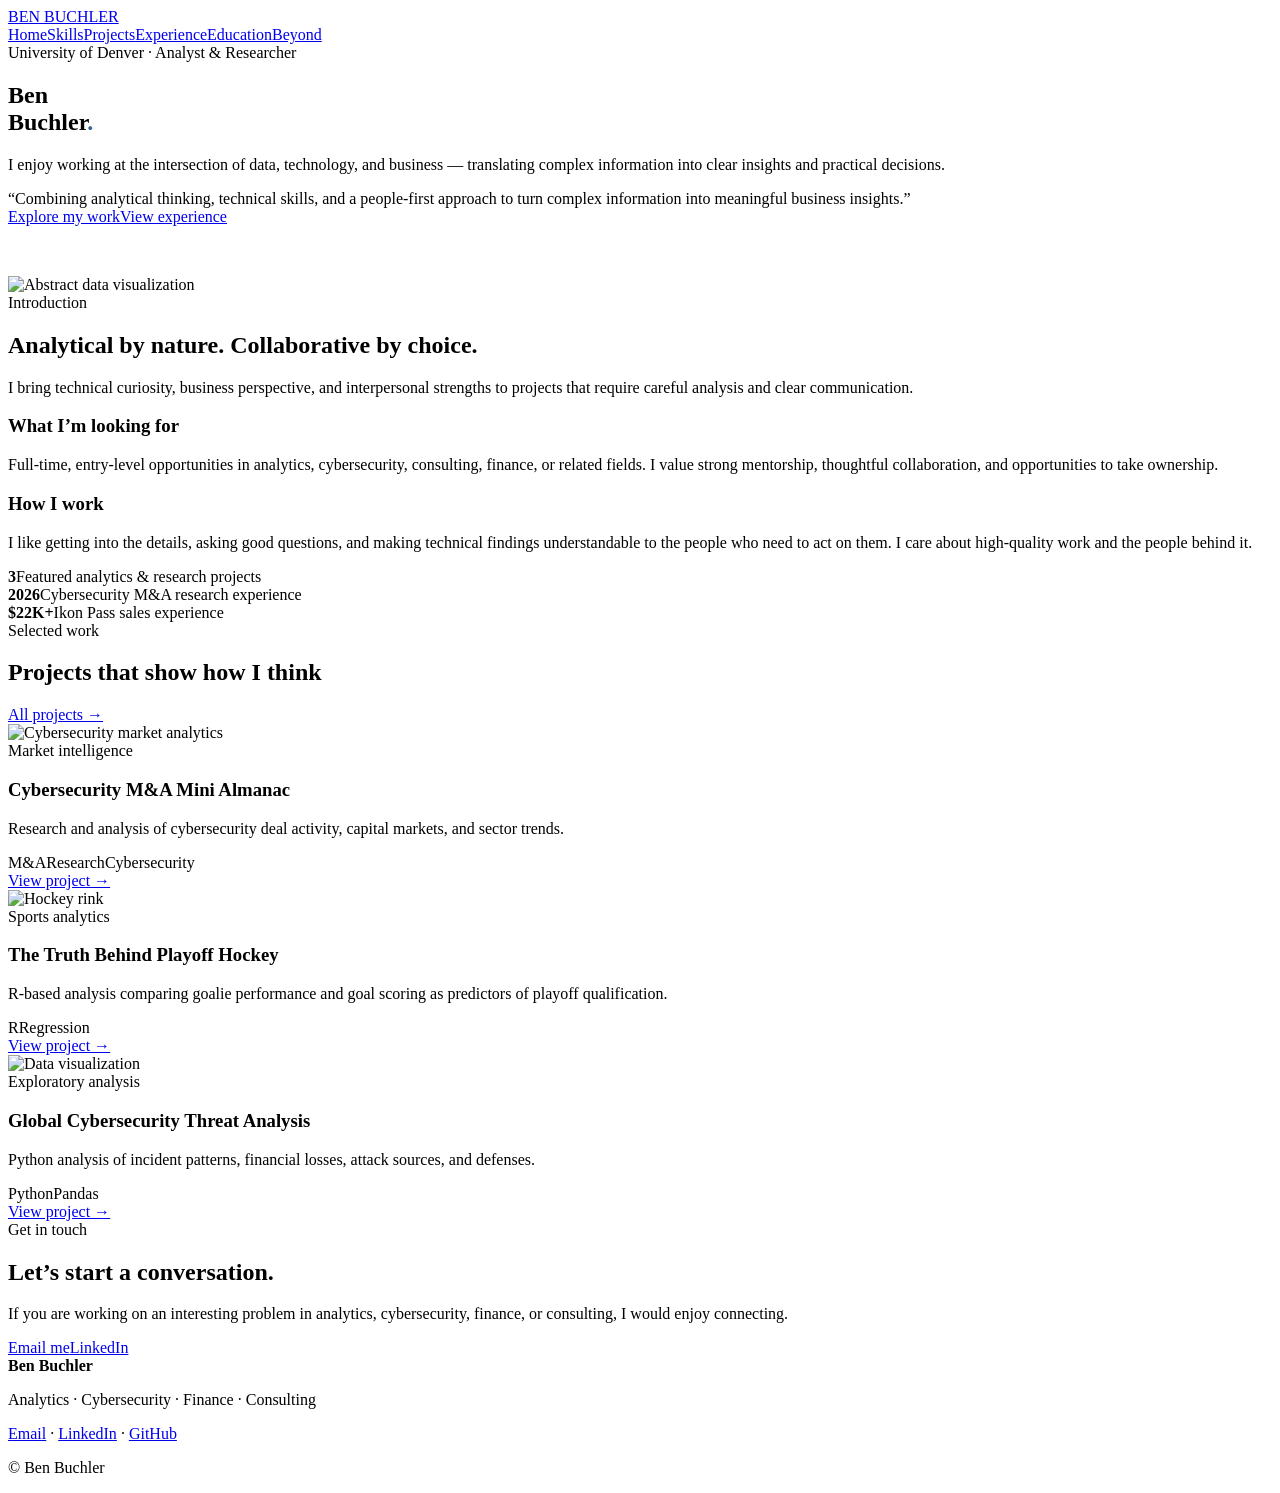
==== index.html @ d0a69b66 "Add files via upload" ====
<!doctype html><html lang="en"><head><meta charset="utf-8"><meta name="viewport" content="width=device-width,initial-scale=1"><meta name="description" content="Ben Buchler professional portfolio"><title>Home | Ben Buchler</title><link rel="stylesheet" href="assets/styles.css"></head><body><header><div class="wrap nav"><a class="brand" href="index.html">BEN BUCHLER</a><nav class="links"><a class="active" href="index.html">Home</a><a class="" href="skills.html">Skills</a><a class="" href="projects.html">Projects</a><a class="" href="experience.html">Experience</a><a class="" href="education.html">Education</a><a class="" href="beyond.html">Beyond</a></nav></div></header><section class="hero"><div class="wrap hero-grid"><div><div class="eyebrow">University of Denver · Analyst & Researcher</div><h1>Ben<br>Buchler<span style="color:#315f8b">.</span></h1><p>I enjoy working at the intersection of data, technology, and business — translating complex information into clear insights and practical decisions.</p><div class="brandline">“Combining analytical thinking, technical skills, and a people-first approach to turn complex information into meaningful business insights.”</div><a class="btn" href="projects.html">Explore my work</a><a class="btn alt" href="experience.html">View experience</a><p class="muted"><span data-location></span><br><span data-availability></span></p></div><img src="assets/hero.svg" alt="Abstract data visualization"></div></section>
<section><div class="wrap"><div class="headrow"><div><div class="kicker">Introduction</div><h2>Analytical by nature. Collaborative by choice.</h2></div><p>I bring technical curiosity, business perspective, and interpersonal strengths to projects that require careful analysis and clear communication.</p></div><div class="split"><div class="panel"><h3>What I’m looking for</h3><p class="muted">Full-time, entry-level opportunities in analytics, cybersecurity, consulting, finance, or related fields. I value strong mentorship, thoughtful collaboration, and opportunities to take ownership.</p></div><div class="panel"><h3>How I work</h3><p class="muted">I like getting into the details, asking good questions, and making technical findings understandable to the people who need to act on them. I care about high-quality work and the people behind it.</p></div></div><div class="metrics"><div class="metric"><strong>3</strong><span>Featured analytics & research projects</span></div><div class="metric"><strong>2026</strong><span>Cybersecurity M&A research experience</span></div><div class="metric"><strong>$22K+</strong><span>Ikon Pass sales experience</span></div></div></div></section>
<section class="white"><div class="wrap"><div class="headrow"><div><div class="kicker">Selected work</div><h2>Projects that show how I think</h2></div><a href="projects.html">All projects →</a></div><div class="grid">
<article class="card"><img src="assets/cyber.svg" alt="Cybersecurity market analytics"><div class="cardbody"><div class="kicker">Market intelligence</div><h3>Cybersecurity M&A Mini Almanac</h3><p>Research and analysis of cybersecurity deal activity, capital markets, and sector trends.</p><div class="tags"><span class="tag">M&A</span><span class="tag">Research</span><span class="tag">Cybersecurity</span></div><a href="projects/almanac.html">View project →</a></div></article>
<article class="card"><img src="assets/hockey.svg" alt="Hockey rink"><div class="cardbody"><div class="kicker">Sports analytics</div><h3>The Truth Behind Playoff Hockey</h3><p>R-based analysis comparing goalie performance and goal scoring as predictors of playoff qualification.</p><div class="tags"><span class="tag">R</span><span class="tag">Regression</span></div><a href="projects/hockey.html">View project →</a></div></article>
<article class="card"><img src="assets/python.svg" alt="Data visualization"><div class="cardbody"><div class="kicker">Exploratory analysis</div><h3>Global Cybersecurity Threat Analysis</h3><p>Python analysis of incident patterns, financial losses, attack sources, and defenses.</p><div class="tags"><span class="tag">Python</span><span class="tag">Pandas</span></div><a href="projects/python-cyber.html">View project →</a></div></article>
</div></div></section>
<section><div class="wrap panel"><div class="kicker">Get in touch</div><h2>Let’s start a conversation.</h2><p class="muted">If you are working on an interesting problem in analytics, cybersecurity, finance, or consulting, I would enjoy connecting.</p><a class="btn" data-email href="#">Email me</a><a class="btn alt" data-linkedin href="#">LinkedIn</a></div></section><footer><div class="wrap"><b>Ben Buchler</b><p>Analytics · Cybersecurity · Finance · Consulting</p><p><a data-email href="#">Email</a> · <a data-linkedin href="#">LinkedIn</a> · <a data-github href="#">GitHub</a></p><p>© <span data-year></span> Ben Buchler</p></div></footer><script src="site-config.js"></script><script src="assets/site.js"></script></body></html>
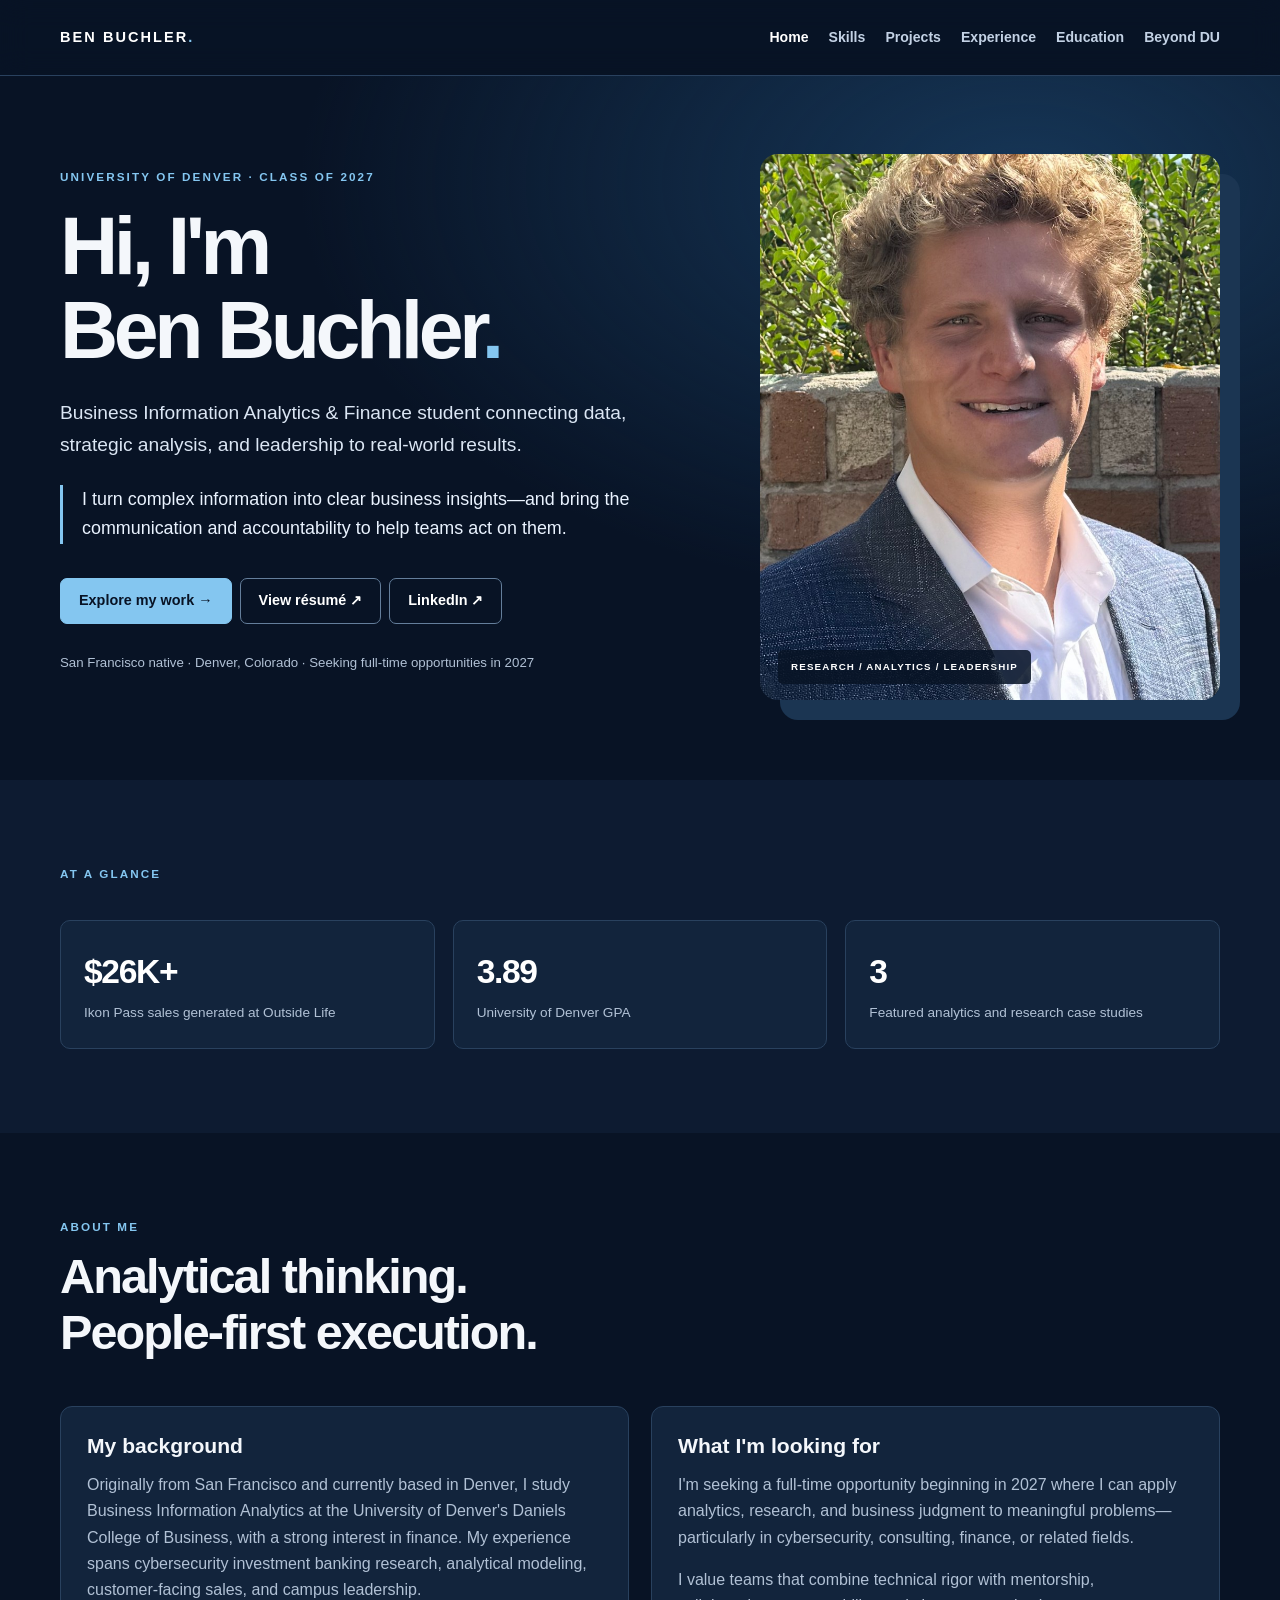
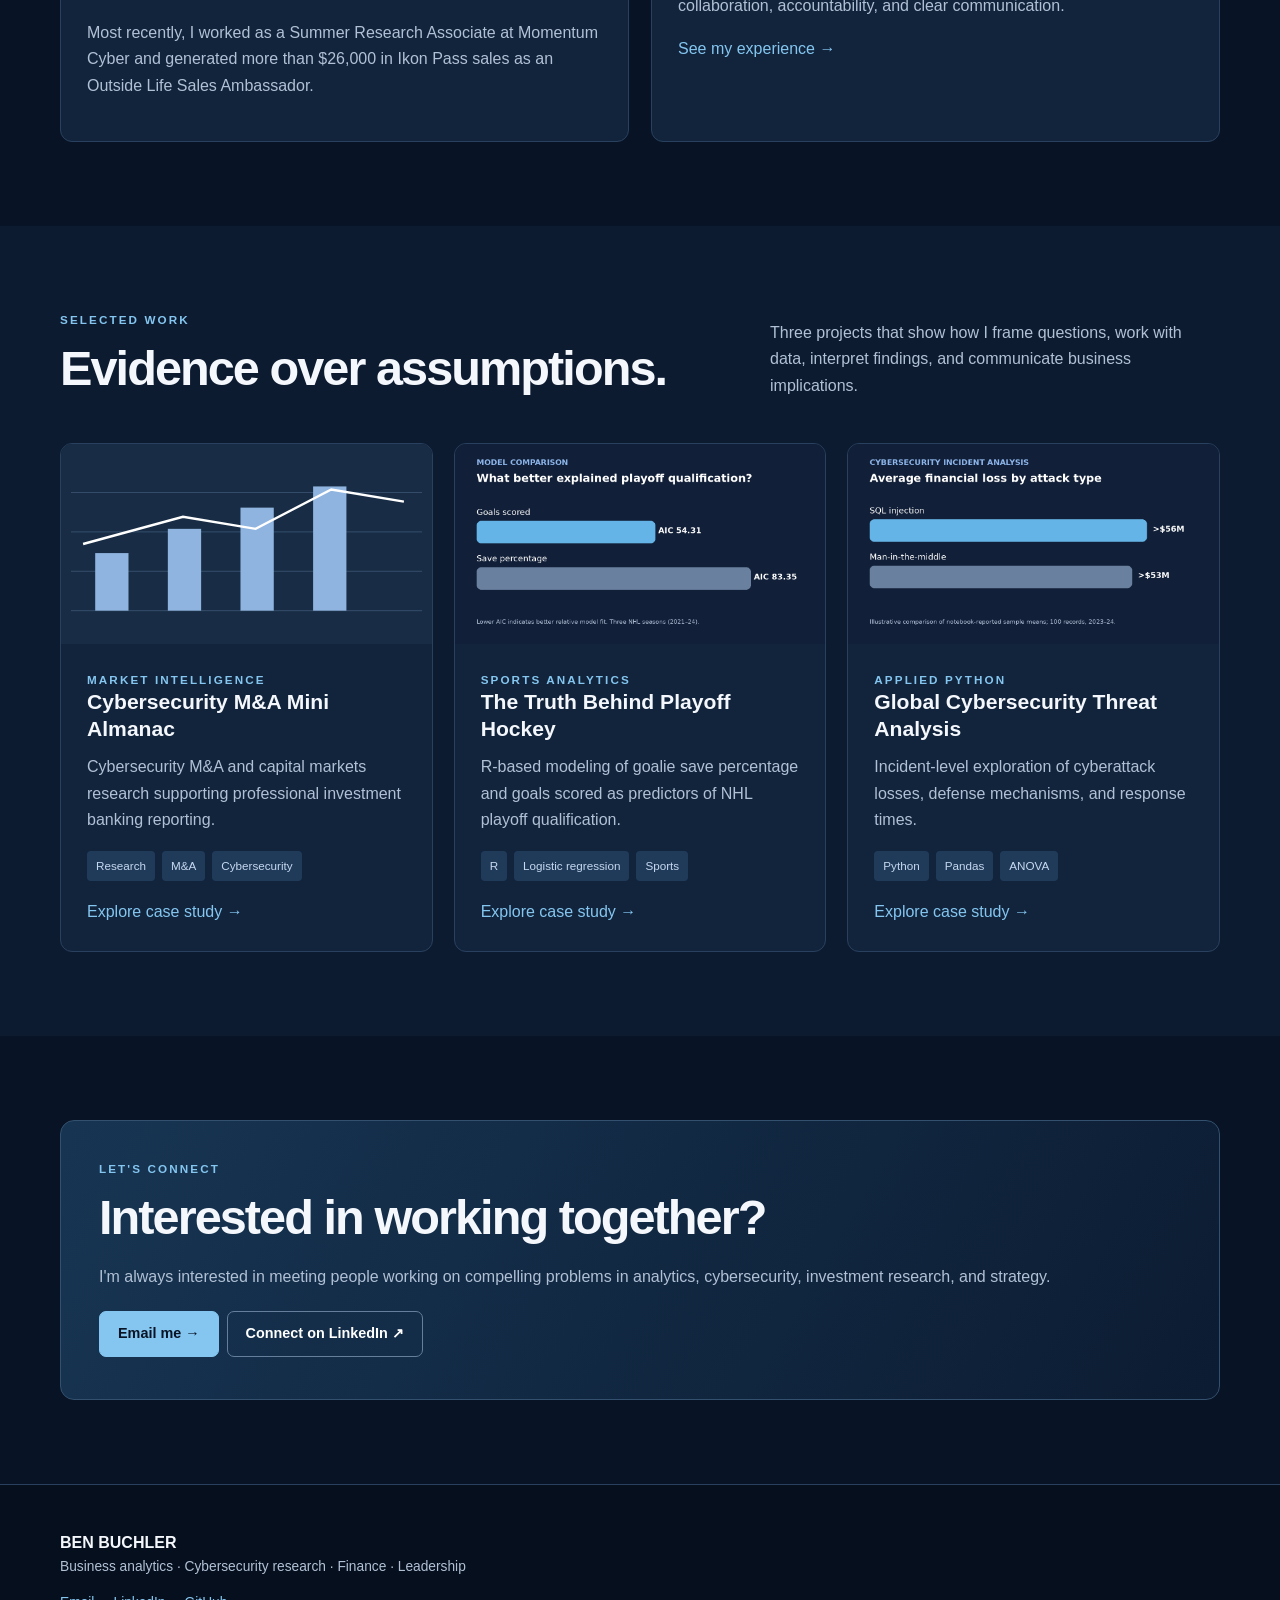
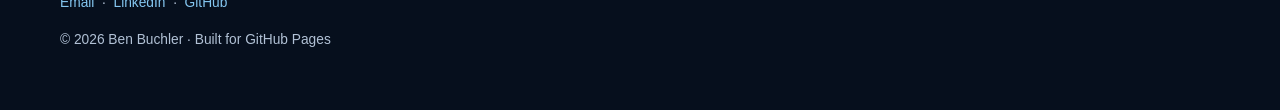
==== commit cbee4f80: "Add files via upload" ====
--- a/index.html
+++ b/index.html
@@ -1,8 +1,4 @@
-<!doctype html><html lang="en"><head><meta charset="utf-8"><meta name="viewport" content="width=device-width,initial-scale=1"><meta name="description" content="Ben Buchler professional portfolio"><title>Home | Ben Buchler</title><link rel="stylesheet" href="assets/styles.css"></head><body><header><div class="wrap nav"><a class="brand" href="index.html">BEN BUCHLER</a><nav class="links"><a class="active" href="index.html">Home</a><a class="" href="skills.html">Skills</a><a class="" href="projects.html">Projects</a><a class="" href="experience.html">Experience</a><a class="" href="education.html">Education</a><a class="" href="beyond.html">Beyond</a></nav></div></header><section class="hero"><div class="wrap hero-grid"><div><div class="eyebrow">University of Denver · Analyst & Researcher</div><h1>Ben<br>Buchler<span style="color:#315f8b">.</span></h1><p>I enjoy working at the intersection of data, technology, and business — translating complex information into clear insights and practical decisions.</p><div class="brandline">“Combining analytical thinking, technical skills, and a people-first approach to turn complex information into meaningful business insights.”</div><a class="btn" href="projects.html">Explore my work</a><a class="btn alt" href="experience.html">View experience</a><p class="muted"><span data-location></span><br><span data-availability></span></p></div><img src="assets/hero.svg" alt="Abstract data visualization"></div></section>
-<section><div class="wrap"><div class="headrow"><div><div class="kicker">Introduction</div><h2>Analytical by nature. Collaborative by choice.</h2></div><p>I bring technical curiosity, business perspective, and interpersonal strengths to projects that require careful analysis and clear communication.</p></div><div class="split"><div class="panel"><h3>What I’m looking for</h3><p class="muted">Full-time, entry-level opportunities in analytics, cybersecurity, consulting, finance, or related fields. I value strong mentorship, thoughtful collaboration, and opportunities to take ownership.</p></div><div class="panel"><h3>How I work</h3><p class="muted">I like getting into the details, asking good questions, and making technical findings understandable to the people who need to act on them. I care about high-quality work and the people behind it.</p></div></div><div class="metrics"><div class="metric"><strong>3</strong><span>Featured analytics & research projects</span></div><div class="metric"><strong>2026</strong><span>Cybersecurity M&A research experience</span></div><div class="metric"><strong>$22K+</strong><span>Ikon Pass sales experience</span></div></div></div></section>
-<section class="white"><div class="wrap"><div class="headrow"><div><div class="kicker">Selected work</div><h2>Projects that show how I think</h2></div><a href="projects.html">All projects →</a></div><div class="grid">
-<article class="card"><img src="assets/cyber.svg" alt="Cybersecurity market analytics"><div class="cardbody"><div class="kicker">Market intelligence</div><h3>Cybersecurity M&A Mini Almanac</h3><p>Research and analysis of cybersecurity deal activity, capital markets, and sector trends.</p><div class="tags"><span class="tag">M&A</span><span class="tag">Research</span><span class="tag">Cybersecurity</span></div><a href="projects/almanac.html">View project →</a></div></article>
-<article class="card"><img src="assets/hockey.svg" alt="Hockey rink"><div class="cardbody"><div class="kicker">Sports analytics</div><h3>The Truth Behind Playoff Hockey</h3><p>R-based analysis comparing goalie performance and goal scoring as predictors of playoff qualification.</p><div class="tags"><span class="tag">R</span><span class="tag">Regression</span></div><a href="projects/hockey.html">View project →</a></div></article>
-<article class="card"><img src="assets/python.svg" alt="Data visualization"><div class="cardbody"><div class="kicker">Exploratory analysis</div><h3>Global Cybersecurity Threat Analysis</h3><p>Python analysis of incident patterns, financial losses, attack sources, and defenses.</p><div class="tags"><span class="tag">Python</span><span class="tag">Pandas</span></div><a href="projects/python-cyber.html">View project →</a></div></article>
-</div></div></section>
-<section><div class="wrap panel"><div class="kicker">Get in touch</div><h2>Let’s start a conversation.</h2><p class="muted">If you are working on an interesting problem in analytics, cybersecurity, finance, or consulting, I would enjoy connecting.</p><a class="btn" data-email href="#">Email me</a><a class="btn alt" data-linkedin href="#">LinkedIn</a></div></section><footer><div class="wrap"><b>Ben Buchler</b><p>Analytics · Cybersecurity · Finance · Consulting</p><p><a data-email href="#">Email</a> · <a data-linkedin href="#">LinkedIn</a> · <a data-github href="#">GitHub</a></p><p>© <span data-year></span> Ben Buchler</p></div></footer><script src="site-config.js"></script><script src="assets/site.js"></script></body></html>+<!doctype html><html lang="en"><head><meta charset="utf-8"><meta name="viewport" content="width=device-width, initial-scale=1"><meta name="description" content="Portfolio of Ben Buchler, business analytics and finance student at the University of Denver."><title>Home | Ben Buchler</title><link rel="stylesheet" href="assets/styles.css"></head><body><a class="skip" href="#main">Skip to content</a><header><div class="wrap nav"><a class="brand" href="index.html">BEN BUCHLER<span style="color:var(--accent)">.</span></a><nav aria-label="Primary navigation" class="links"><a class="active" href="index.html">Home</a><a class="" href="skills.html">Skills</a><a class="" href="projects.html">Projects</a><a class="" href="experience.html">Experience</a><a class="" href="education.html">Education</a><a class="" href="beyond.html">Beyond DU</a></nav></div></header><main id="main"><section class="hero"><div class="wrap hero-grid"><div><div class="eyebrow">University of Denver · Class of 2027</div><h1>Hi, I'm<br>Ben Buchler<span style="color:var(--accent)">.</span></h1><p class="lead">Business Information Analytics &amp; Finance student connecting data, strategic analysis, and leadership to real-world results.</p><div class="brandline">I turn complex information into clear business insights—and bring the communication and accountability to help teams act on them.</div><a class="btn" href="projects.html">Explore my work →</a><a class="btn alt" href="downloads/Benjamin-Buchler-Resume.pdf">View résumé ↗</a><a class="btn alt" data-linkedin href="https://www.linkedin.com/in/ben-buchler57">LinkedIn ↗</a><p class="small" style="margin-top:24px">San Francisco native · Denver, Colorado · Seeking full-time opportunities in 2027</p></div><div class="hero-photo"><img src="assets/ben-buchler-headshot.jpg" alt="Portrait of Ben Buchler in a navy blazer"></div></div></section>
+<section class="section alt"><div class="wrap"><div class="eyebrow">At a glance</div><div class="metrics"><div class="metric"><strong>$26K+</strong><span>Ikon Pass sales generated at Outside Life</span></div><div class="metric"><strong>3.89</strong><span>University of Denver GPA</span></div><div class="metric"><strong>3</strong><span>Featured analytics and research case studies</span></div></div></div></section>
+<section class="section"><div class="wrap"><div class="headrow"><div><div class="eyebrow">About me</div><h2>Analytical thinking.<br>People-first execution.</h2></div></div><div class="split"><div class="panel"><h3>My background</h3><p>Originally from San Francisco and currently based in Denver, I study Business Information Analytics at the University of Denver's Daniels College of Business, with a strong interest in finance. My experience spans cybersecurity investment banking research, analytical modeling, customer-facing sales, and campus leadership.</p><p>Most recently, I worked as a Summer Research Associate at Momentum Cyber and generated more than $26,000 in Ikon Pass sales as an Outside Life Sales Ambassador.</p></div><div class="panel"><h3>What I'm looking for</h3><p>I'm seeking a full-time opportunity beginning in 2027 where I can apply analytics, research, and business judgment to meaningful problems—particularly in cybersecurity, consulting, finance, or related fields.</p><p>I value teams that combine technical rigor with mentorship, collaboration, accountability, and clear communication.</p><a href="experience.html">See my experience →</a></div></div></div></section>
+<section class="section alt"><div class="wrap"><div class="headrow"><div><div class="eyebrow">Selected work</div><h2>Evidence over assumptions.</h2></div><p>Three projects that show how I frame questions, work with data, interpret findings, and communicate business implications.</p></div><div class="grid"><article class="card"><a href="almanac.html" aria-label="Explore Cybersecurity M&A Mini Almanac"><img src="assets/cyber.svg" alt="Visualization for Cybersecurity M&A Mini Almanac"></a><div class="cardbody"><div class="kicker">Market intelligence</div><h3>Cybersecurity M&A Mini Almanac</h3><p>Cybersecurity M&A and capital markets research supporting professional investment banking reporting.</p><div class="tags"><span class="tag">Research</span><span class="tag">M&A</span><span class="tag">Cybersecurity</span></div><a href="almanac.html">Explore case study →</a></div></article><article class="card"><a href="hockey.html" aria-label="Explore The Truth Behind Playoff Hockey"><img src="assets/hockey-model-comparison.png" alt="Visualization for The Truth Behind Playoff Hockey"></a><div class="cardbody"><div class="kicker">Sports analytics</div><h3>The Truth Behind Playoff Hockey</h3><p>R-based modeling of goalie save percentage and goals scored as predictors of NHL playoff qualification.</p><div class="tags"><span class="tag">R</span><span class="tag">Logistic regression</span><span class="tag">Sports</span></div><a href="hockey.html">Explore case study →</a></div></article><article class="card"><a href="python-cyber.html" aria-label="Explore Global Cybersecurity Threat Analysis"><img src="assets/cyber-loss-comparison.png" alt="Visualization for Global Cybersecurity Threat Analysis"></a><div class="cardbody"><div class="kicker">Applied Python</div><h3>Global Cybersecurity Threat Analysis</h3><p>Incident-level exploration of cyberattack losses, defense mechanisms, and response times.</p><div class="tags"><span class="tag">Python</span><span class="tag">Pandas</span><span class="tag">ANOVA</span></div><a href="python-cyber.html">Explore case study →</a></div></article></div></div></section><section class="section"><div class="wrap"><div class="contact"><div class="eyebrow">Let's connect</div><h2>Interested in working together?</h2><p>I'm always interested in meeting people working on compelling problems in analytics, cybersecurity, investment research, and strategy.</p><a class="btn" data-email href="mailto:ben.buchler@du.edu">Email me →</a><a class="btn alt" data-linkedin href="https://www.linkedin.com/in/ben-buchler57">Connect on LinkedIn ↗</a></div></div></section></main><footer><div class="wrap"><strong>BEN BUCHLER</strong><p>Business analytics · Cybersecurity research · Finance · Leadership</p><p><a data-email href="mailto:ben.buchler@du.edu">Email</a> &nbsp;·&nbsp; <a data-linkedin href="https://www.linkedin.com/in/ben-buchler57">LinkedIn</a> &nbsp;·&nbsp; <a data-github href="https://github.com/bbuchler27">GitHub</a></p><p>© <span data-year>2026</span> Ben Buchler · Built for GitHub Pages</p></div></footer><script src="site-config.js"></script><script src="assets/site.js"></script></body></html>
--- a/assets/styles.css
+++ b/assets/styles.css
@@ -0,0 +1,2 @@
+
+:root{--bg:#081325;--bg2:#0d1b31;--panel:#12243c;--panel2:#162d4a;--text:#f4f7fb;--muted:#b1c1d5;--line:#29415e;--accent:#84c6f0;--gold:#d4e5f4}*{box-sizing:border-box}html{scroll-behavior:smooth}body{margin:0;background:var(--bg);color:var(--text);font-family:Inter,ui-sans-serif,-apple-system,BlinkMacSystemFont,'Segoe UI',sans-serif;line-height:1.65}a{color:var(--accent);text-decoration:none}a:hover{text-decoration:underline}a:focus-visible,button:focus-visible{outline:3px solid var(--accent);outline-offset:3px}.wrap{width:min(1160px,calc(100% - 44px));margin:auto}header{position:sticky;top:0;z-index:50;background:rgba(8,19,37,.95);backdrop-filter:blur(14px);border-bottom:1px solid var(--line)}.nav{min-height:75px;display:flex;justify-content:space-between;align-items:center;gap:25px}.brand{font-weight:850;letter-spacing:.14em;color:white;font-size:.91rem;white-space:nowrap}.links{display:flex;flex-wrap:wrap;gap:20px;align-items:center}.links a{color:#c3d2e5;font-size:.88rem;font-weight:650}.links a.active,.links a:hover{color:white}.eyebrow,.kicker{text-transform:uppercase;font-weight:800;letter-spacing:.18em;font-size:.73rem;color:var(--accent)}h1,h2,h3,p{margin-top:0}h1{font-size:clamp(3.15rem,6.3vw,6rem);line-height:1.04;letter-spacing:-.055em;margin:18px 0 25px}h2{font-size:clamp(2rem,3.8vw,3.1rem);line-height:1.15;letter-spacing:-.04em;margin:12px 0 18px}h3{font-size:1.32rem;line-height:1.25;margin-bottom:12px}p{color:var(--muted)}.lead{font-size:1.2rem;color:#dbe6f4;max-width:760px}.muted{color:var(--muted)}.hero{padding:78px 0 80px;background:radial-gradient(ellipse at 80% 15%,#163657 0,transparent 50%),var(--bg)}.hero-grid{display:grid;grid-template-columns:1.15fr .85fr;gap:65px;align-items:center}.hero-photo{position:relative;max-width:460px;justify-self:end}.hero-photo img{display:block;width:100%;height:auto;aspect-ratio:4/4.75;object-fit:cover;object-position:center 40%;border-radius:18px;box-shadow:20px 20px 0 #1b3552}.hero-photo:after{content:'RESEARCH  /  ANALYTICS  /  LEADERSHIP';position:absolute;bottom:16px;left:18px;background:rgba(8,19,37,.85);color:white;letter-spacing:.12em;font-size:.61rem;font-weight:750;padding:9px 13px;border-radius:5px}.brandline{font-size:1.12rem;color:#eaf3ff;border-left:3px solid var(--accent);padding-left:19px;margin:24px 0 30px;max-width:610px}.btn{display:inline-flex;align-items:center;justify-content:center;min-height:45px;padding:10px 18px;margin:4px 8px 4px 0;background:var(--accent);color:#081325;border:1px solid var(--accent);border-radius:7px;font-weight:800;font-size:.9rem}.btn:hover{text-decoration:none;background:#a7d9f6}.btn.alt{background:transparent;color:white;border-color:#647e9b}.btn.alt:hover{background:#213d5c}.section{padding:84px 0}.section.alt{background:var(--bg2)}.headrow{display:flex;justify-content:space-between;gap:40px;align-items:end;margin-bottom:28px}.headrow p{max-width:450px}.grid{display:grid;grid-template-columns:repeat(3,1fr);gap:21px}.card,.panel{background:var(--panel);border:1px solid var(--line);border-radius:12px;overflow:hidden}.card{transition:transform .2s,border-color .2s}.card:hover{transform:translateY(-4px);border-color:#6da8d5}.card img{width:100%;height:200px;object-fit:cover;display:block;background:#102039}.cardbody,.panel{padding:26px}.cardbody p{min-height:76px}.tags{display:flex;gap:7px;flex-wrap:wrap;margin:18px 0}.tag{display:inline-block;font-size:.73rem;color:#c6d8ef;background:#203b5a;border-radius:4px;padding:5px 9px}.metrics{display:grid;grid-template-columns:repeat(3,1fr);gap:18px;margin-top:36px}.metric{background:var(--panel);border:1px solid var(--line);border-radius:10px;padding:23px}.metric strong{display:block;font-size:2.1rem;color:white;letter-spacing:-.04em}.metric span{color:var(--muted);font-size:.85rem}.split{display:grid;grid-template-columns:1fr 1fr;gap:22px}.pagehero{padding:74px 0 45px;background:radial-gradient(ellipse at 85% 0%,#173553 0,transparent 45%)}.pagehero h1{font-size:clamp(2.8rem,5.4vw,4.8rem);margin-bottom:17px}.pagehero p{max-width:780px}.content{padding:40px 0 90px}.stack{display:grid;gap:20px}.entry{padding:28px;background:var(--panel);border:1px solid var(--line);border-radius:12px}.entry .meta{font-size:.8rem;color:var(--accent);font-weight:800;letter-spacing:.05em}.entry ul{color:var(--muted);padding-left:21px}.entry li{margin:7px 0}.detail{display:grid;grid-template-columns:minmax(0,1.8fr) minmax(250px,.8fr);gap:38px}.detail section{margin-bottom:35px}.detail img{max-width:100%;border:1px solid var(--line);border-radius:12px}.aside{position:sticky;top:100px;align-self:start}.aside .panel{margin-bottom:18px}.artifact{display:block;padding:16px 19px;margin:10px 0;border:1px solid #41607f;background:#132b45;border-radius:7px;font-weight:700}.artifact small{display:block;font-size:.76rem;color:var(--muted);font-weight:400}.notice{border-left:3px solid #e3bc74;padding:16px 20px;background:#263044;color:#f3e4c5;border-radius:4px}.notice p{color:#f3e4c5;margin:0}.skills-grid{display:grid;grid-template-columns:repeat(2,1fr);gap:22px}.contact{background:linear-gradient(120deg,#173553,#0c1c32);padding:38px;border:1px solid #33516e;border-radius:14px}footer{padding:45px 0;background:#060f1d;border-top:1px solid var(--line)}footer p{font-size:.86rem}.small{font-size:.83rem}.caption{font-size:.78rem;color:#a8bcd1;margin-top:9px}.quote{font-size:1.1rem;color:white}.workimg{width:100%;max-height:350px;object-fit:contain;background:#10213a}.skip{position:absolute;left:-9999px}.skip:focus{left:10px;top:10px;z-index:99;background:white;color:black;padding:10px}@media(max-width:900px){.hero-grid{grid-template-columns:1fr;gap:38px}.hero-photo{justify-self:start;width:min(100%,430px)}.grid{grid-template-columns:1fr 1fr}.detail{grid-template-columns:1fr}.aside{position:static}.nav{align-items:flex-start;flex-direction:column;padding:18px 0;gap:12px}.links{gap:13px}.hero{padding-top:48px}}@media(max-width:600px){.wrap{width:min(100% - 30px,1160px)}.grid,.metrics,.split,.skills-grid{grid-template-columns:1fr}.section{padding:55px 0}.headrow{display:block}.hero-photo img{aspect-ratio:4/4.4}.cardbody p{min-height:0}h1{font-size:3.2rem}.links a{font-size:.78rem}.metric strong{font-size:1.9rem}}
